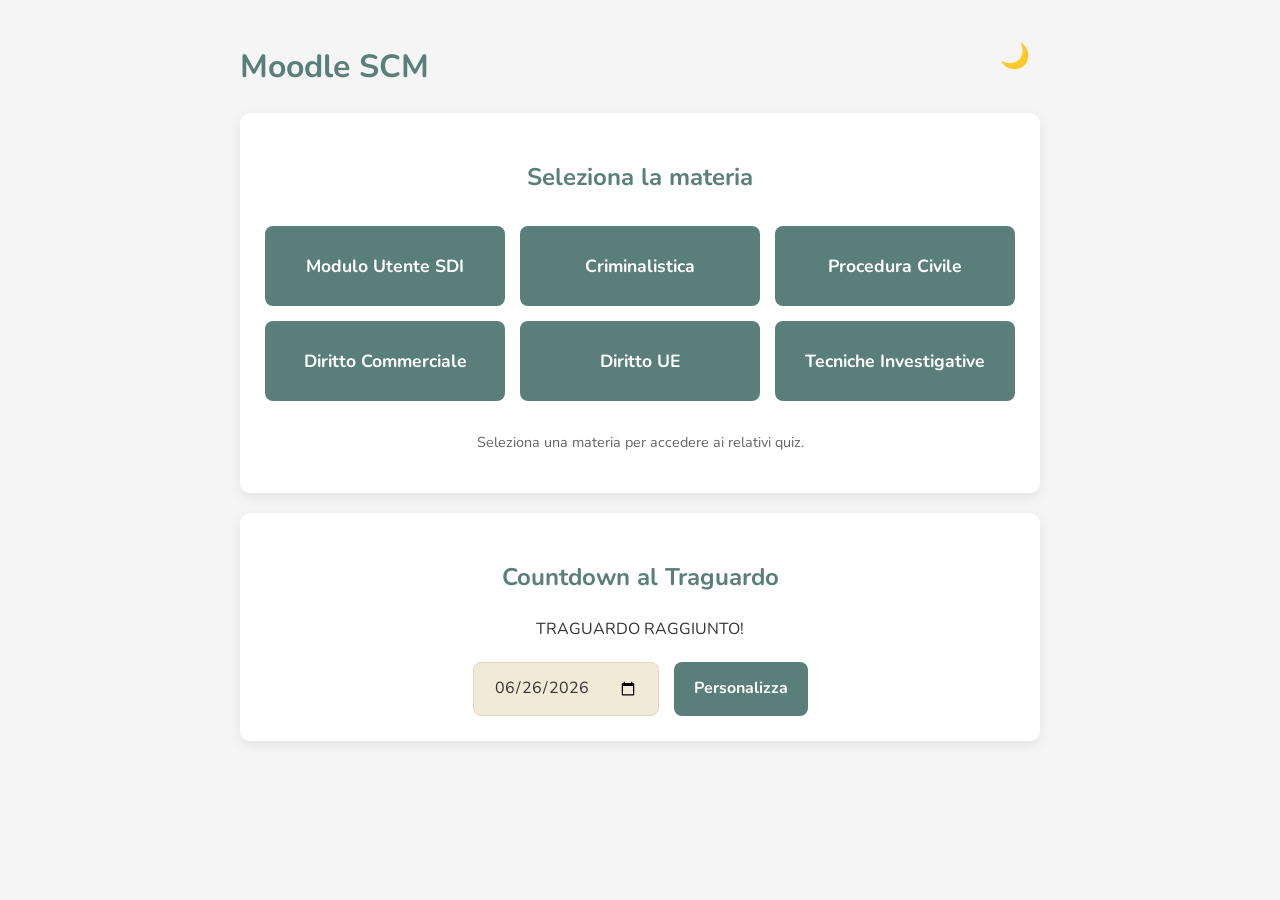
==== index.html @ 0f1a83d6 "update" ====
<!DOCTYPE html>
<html lang="it">
<head>
    <meta charset="UTF-8">
    <meta name="viewport" content="width=device-width, initial-scale=1.0">
    <title>Moodle SCM</title>
    <link rel="stylesheet" href="assets/css/style.css">
    <link rel="icon" href="./favicon.ico">
</head>
<body>
    <header class="site-header">
        <div class="logo">
            <h1 onclick="location.reload()">Moodle SCM</h1>
        </div>
        <button id="theme-toggle" title="Cambia Tema">🌙</button>
    </header>

    <main class="container">
        <section class="card">
            <h2 class="text-center" style="margin-bottom: 30px; color: var(--primary);">Seleziona la materia</h2>
            
            <div class="grid-buttons">
                <button onclick="location.href='sdi.html'" class="btn-primary">Modulo Utente SDI</button>
                <button onclick="location.href='crim.html'" class="btn-primary">Criminalistica</button>
                <button onclick="location.href='prociv.html'" class="btn-primary">Procedura Civile</button>
                <button onclick="location.href='dircom.html'" class="btn-primary">Diritto Commerciale</button>
                <button onclick="location.href='dirue.html'" class="btn-primary">Diritto UE</button>
                <button onclick="location.href='tecinv2.html'" class="btn-primary">Tecniche Investigative</button>
            </div>

            <p class="text-center" style="margin-top: 30px; color: #666; font-size: 0.9em;">
                Seleziona una materia per accedere ai relativi quiz.
            </p>
        </section>
    
        <section class="card">
            <h2 class="text-center" style="color: var(--primary);">Countdown al Traguardo</h3>
            
            <div id="full-countdown" class="text-center"></div>

            <div class="actions-center">
                <input type="date" id="date-input" class="btn-secondary">
                <button id="set-date-btn" class="btn-primary">Personalizza</button>
            </div>
        </section>
        
        <script src="assets/js/countd.js"></script>
        <script src="assets/js/main.js"></script>
    </main>
</body>
</html>
---- assets/css/style.css ----
@import url('https://fonts.googleapis.com/css2?family=Nunito:wght@300;400;700;800&display=swap');

:root {
    --primary: #5A7F7A; 
    --secondary: #F0EAD6; 
    --bg: #F5F5F5;
    --text: #333333; 
    --success: #388E3C; 
    --danger: #D32F2F; 
    --radius: 10px;
}

* { box-sizing: border-box; }

body { 
    font-family: 'Nunito', sans-serif; 
    background: var(--bg); 
    color: var(--text); 
    margin: 0; 
    padding: 20px; 
    line-height: 1.6;
    transition: background-color 0.3s, color 0.3s;
}

.container { max-width: 800px; margin: 0 auto; }
.text-center { text-align: center; }
.hidden { display: none !important; }

.site-header {
    display: flex;
    justify-content: space-between;
    align-items: center;
    max-width: 800px;
    margin: 0 auto 20px auto;
}

.site-header h1 { 
    color: var(--primary); 
    text-align: left; 
    margin-bottom: 0; 
    font-weight: 700; 
    cursor: pointer; 
}

#theme-toggle {
    background: transparent;
    border: none;
    font-size: 1.5rem;
    padding: 5px 10px;
    cursor: pointer;
}

.card { 
    background: white; 
    padding: 25px; 
    border-radius: var(--radius); 
    box-shadow: 0 4px 12px rgba(0,0,0,0.08); 
    margin-top: 20px; 
    transition: background-color 0.3s;
}

button, input { 
    border: none; 
    padding: 12px 20px; 
    border-radius: 8px; 
    font: inherit; 
}
button { 
    cursor: pointer; 
    font-weight: 700; 
    transition: all 0.2s; 
}
button:hover:not([disabled]) { 
    opacity: 0.9; 
    transform: translateY(-2px); 
    box-shadow: 0 2px 5px rgba(0,0,0,0.1); 
}
button:active:not([disabled]) { 
    transform: translateY(0); 
}

.btn-primary { background: var(--primary); color: white; }
.btn-secondary { background: var(--secondary); color: var(--text); border: 1px solid #E0D7C1; }

.btn-danger { 
    background: #FFEBEE; 
    color: var(--danger); 
    border: 1px solid var(--danger); 
    margin-left: auto; 
}

.grid-buttons { 
    display: flex; 
    flex-wrap: wrap; 
    gap: 15px; 
    justify-content: center; 
    margin-top: 20px; 
}

.grid-buttons:not(.vertical) > button { 
    flex: 1 1 200px; 
    min-height: 80px; 
    font-size: 1.1em; 
    display: flex; 
    align-items: center; 
    justify-content: center; 
}

.grid-buttons.vertical { flex-direction: column; width: 100%; }
.grid-buttons.vertical > button { 
    width: 100%; 
    text-align: left; 
    padding: 15px; 
    background: white; 
    border: 1px solid #e0e0e0; 
    font-weight: 400; 
}
.grid-buttons.vertical > button:hover:not([disabled]) { 
    background: #f8f9fa; 
    border-color: var(--primary); 
}

.progress-bar { text-align: right; color: var(--primary); font-weight: 700; margin-bottom: 15px; font-size: 0.9em; }
#question-text { font-size: 1.25rem; padding-bottom: 20px; margin-bottom: 10px; border-bottom: 2px solid #f0f0f0; }

.answer-btn strong { color: var(--primary); margin-right: 8px; }
.correct { background: #E8F5E9 !important; border-color: var(--success) !important; color: var(--success) !important; font-weight: 700 !important; }
.incorrect { background: #FFEBEE !important; border-color: var(--danger) !important; color: var(--danger) !important; }

.actions { display: flex; gap: 15px; margin-top: 25px; border-top: 1px solid #eee; padding-top: 20px; }
.actions-center { display: flex; justify-content: center; gap: 15px; margin-top: 20px; flex-wrap: wrap; }
.score-display { font-size: 1.8em; text-align: center; font-weight: 800; color: var(--primary); margin: 20px 0; }

.quiz-row { 
    display: flex; 
    width: 100%; 
    gap: 10px; 
    align-items: stretch; 
    margin-bottom: 15px;
    flex-wrap: nowrap; 
}

.quiz-row .btn-quiz { 
    flex: 1; 
    min-height: 80px; 
    font-size: 1.1em; 
    display: flex; 
    align-items: center; 
    justify-content: center; 
    margin: 0; 
}

.quiz-row .btn-toggle-opt {
    display: none;
    flex: 0 0 60px;
    font-size: 1.5rem;
    padding: 0;
    margin: 0;
    justify-content: center;
    align-items: center;
}

.quiz-options {
    display: flex;
    gap: 10px;
    align-items: stretch;
    flex-shrink: 0; 
}

.quiz-options input { 
    width: 80px; 
    border: 1px solid #ccc; 
    background: white; 
    text-align: center; 
    font-weight: bold; 
    padding: 0 5px; 
    font-size: 0.9em; 
}
.quiz-options input[type=number] { -moz-appearance: textfield; }
.quiz-options input::-webkit-outer-spin-button, .quiz-options input::-webkit-inner-spin-button { -webkit-appearance: none; margin: 0; }

.quiz-options .btn-pdf { 
    flex: 0 0 95px; 
    width: 95px; 
    min-height: 80px; 
    padding: 0; 
    display: flex; 
    align-items: center; 
    justify-content: center; 
    margin: 0; 
}

body.dark-mode {
    --bg: #121212;
    --text: #E0E0E0;
    --primary: #80CBC4; 
    --secondary: #2C2C2C;
    --success: #81C784;
    --danger: #E57373;
}

body.dark-mode .card {
    background: #1E1E1E;
    box-shadow: 0 4px 12px rgba(255,255,255,0.05);
}

body.dark-mode .grid-buttons.vertical > button {
    background: #1E1E1E;
    border-color: #333;
    color: var(--text);
}

body.dark-mode .grid-buttons.vertical > button:hover:not([disabled]) {
    background: #2C2C2C;
}

body.dark-mode .quiz-options input,
body.dark-mode .quiz-row input,
body.dark-mode .shuffle-label {
    background: #2C2C2C;
    color: var(--text);
    border-color: #444;
}

body.dark-mode .correct { background: #1B5E20 !important; border-color: var(--success) !important; color: #fff !important; }
body.dark-mode .incorrect { background: #B71C1C !important; border-color: var(--danger) !important; color: #fff !important; }
body.dark-mode .btn-danger { background: #4A0E0E; color: var(--danger); border-color: var(--danger); }
body.dark-mode .actions { border-top-color: #333; }

@media (max-width: 600px) {
    .container { padding: 10px; } 
    .card { padding: 15px; } 
    .site-header h1 { font-size: 1.5rem; }
    #question-text { font-size: 1.1rem; } 
    button { padding: 10px 15px; }
    
    .quiz-row { flex-wrap: wrap; }
    
    .quiz-row .btn-quiz { min-height: 60px; font-size: 1rem; }
    .quiz-row .btn-toggle-opt { display: flex; min-height: 60px; }
    
    .quiz-options {
        display: none; 
        flex: 1 1 100%;
        flex-wrap: wrap;
        gap: 8px;
        margin-top: 5px;
    }
    
    .quiz-options.show { display: flex; } 
    
    .quiz-options input { flex: 1; width: auto; min-height: 40px; }
    .quiz-options .btn-pdf { flex: 0 0 80px; min-height: 40px; width: auto; }
}

@page { margin: 1.5cm; }
#print-area { display: none; }

@media print {
    body * { visibility: hidden; }
    #print-area, #print-area * { visibility: visible; }
    #print-area { display: block; position: absolute; left: 0; top: 0; width: 100%; color: black; background: white; padding: 0; }
    h1 { font-size: 18px; text-align: left; margin-bottom: 10px; }
    .print-item { margin-bottom: 10px; padding-bottom: 5px; border-bottom: 1px solid #ccc; page-break-inside: avoid; }
    .print-question { font-weight: bold; font-size: 12pt; margin-bottom: 3px; }
    .print-options { margin: 0; padding-left: 15px; list-style-type: none; }
    .print-options li { font-size: 10pt; line-height: 1.2; }
    .print-correct { font-weight: bold; text-decoration: underline; }
    .site-header, .card, .actions { display: none !important; }
}
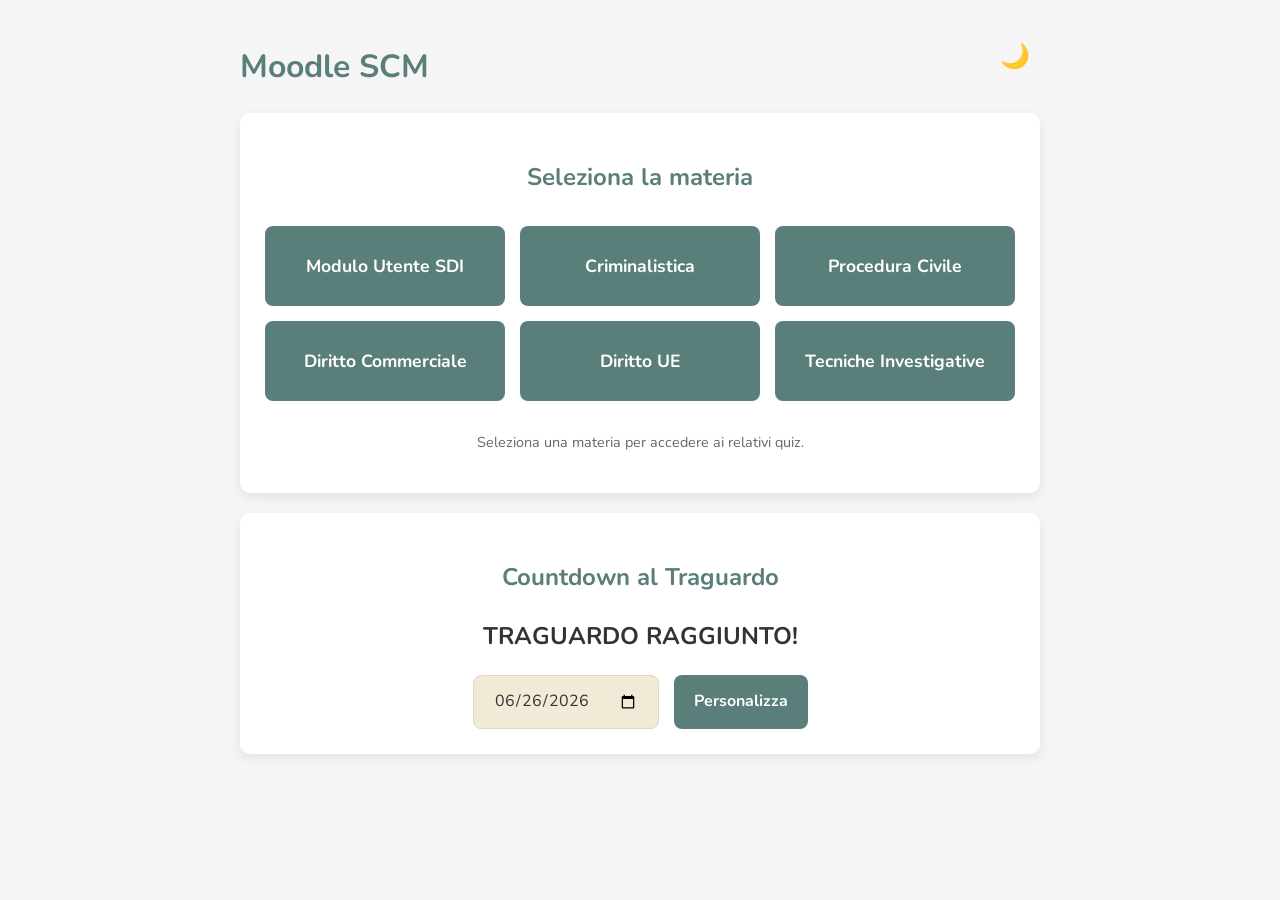
==== commit c04f07a5: "update" ====
--- a/index.html
+++ b/index.html
@@ -6,46 +6,26 @@
     <title>Moodle SCM</title>
     <link rel="stylesheet" href="assets/css/style.css">
     <link rel="icon" href="./favicon.ico">
+    <style>
+        /* Transizione fluida per il cambio pagina */
+        #main-content { transition: opacity 0.2s ease-in-out; }
+    </style>
 </head>
 <body>
     <header class="site-header">
         <div class="logo">
-            <h1 onclick="location.reload()">Moodle SCM</h1>
+            <h1 id="home-logo" style="cursor:pointer">Moodle SCM</h1>
         </div>
         <button id="theme-toggle" title="Cambia Tema">🌙</button>
     </header>
 
-    <main class="container">
-        <section class="card">
-            <h2 class="text-center" style="margin-bottom: 30px; color: var(--primary);">Seleziona la materia</h2>
-            
-            <div class="grid-buttons">
-                <button onclick="location.href='sdi.html'" class="btn-primary">Modulo Utente SDI</button>
-                <button onclick="location.href='crim.html'" class="btn-primary">Criminalistica</button>
-                <button onclick="location.href='prociv.html'" class="btn-primary">Procedura Civile</button>
-                <button onclick="location.href='dircom.html'" class="btn-primary">Diritto Commerciale</button>
-                <button onclick="location.href='dirue.html'" class="btn-primary">Diritto UE</button>
-                <button onclick="location.href='tecinv2.html'" class="btn-primary">Tecniche Investigative</button>
-            </div>
+    <main class="container" id="main-content">
+        </main>
 
-            <p class="text-center" style="margin-top: 30px; color: #666; font-size: 0.9em;">
-                Seleziona una materia per accedere ai relativi quiz.
-            </p>
-        </section>
-    
-        <section class="card">
-            <h2 class="text-center" style="color: var(--primary);">Countdown al Traguardo</h3>
-            
-            <div id="full-countdown" class="text-center"></div>
+    <div id="print-area"></div>
 
-            <div class="actions-center">
-                <input type="date" id="date-input" class="btn-secondary">
-                <button id="set-date-btn" class="btn-primary">Personalizza</button>
-            </div>
-        </section>
-        
-        <script src="assets/js/countd.js"></script>
-        <script src="assets/js/main.js"></script>
-    </main>
+    <script src="assets/js/countd.js"></script>
+    <script src="assets/js/main.js"></script>
+    <script src="assets/js/router.js"></script>
 </body>
 </html>
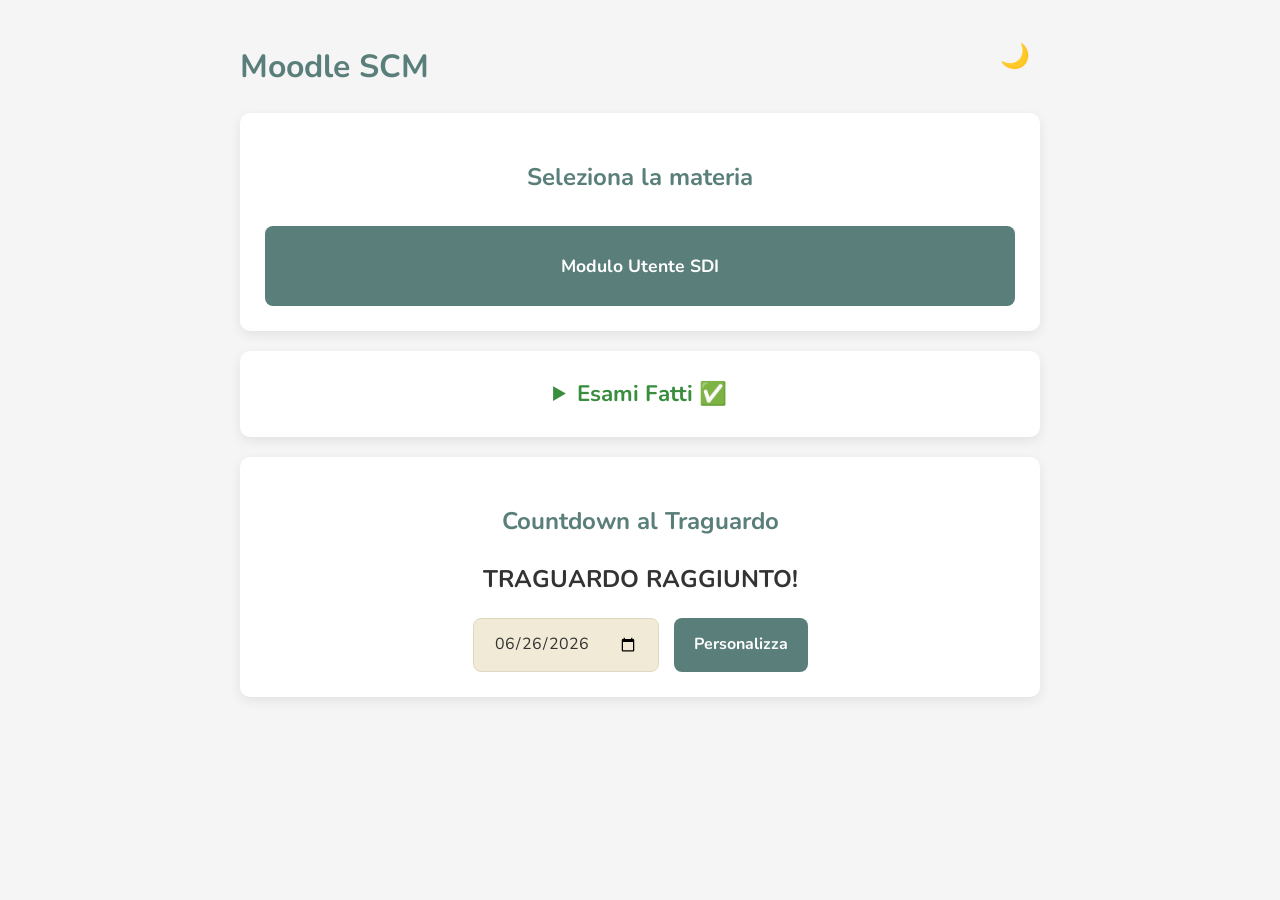
==== commit e5eae58d: "update" ====
--- a/index.html
+++ b/index.html
@@ -6,15 +6,11 @@
     <title>Moodle SCM</title>
     <link rel="stylesheet" href="assets/css/style.css">
     <link rel="icon" href="./favicon.ico">
-    <style>
-        /* Transizione fluida per il cambio pagina */
-        #main-content { transition: opacity 0.2s ease-in-out; }
-    </style>
 </head>
 <body>
     <header class="site-header">
         <div class="logo">
-            <h1 id="home-logo" style="cursor:pointer">Moodle SCM</h1>
+            <h1 id="home-logo">Moodle SCM</h1>
         </div>
         <button id="theme-toggle" title="Cambia Tema">🌙</button>
     </header>
--- a/assets/css/style.css
+++ b/assets/css/style.css
@@ -26,6 +26,9 @@
 .text-center { text-align: center; }
 .hidden { display: none !important; }
 
+/* Transizione globale per il contenitore principale (SPA) */
+#main-content { transition: opacity 0.2s ease-in-out; }
+
 .site-header {
     display: flex;
     justify-content: space-between;
@@ -121,7 +124,7 @@
 }
 
 .progress-bar { text-align: right; color: var(--primary); font-weight: 700; margin-bottom: 15px; font-size: 0.9em; }
-#question-text { font-size: 1.25rem; padding-bottom: 20px; margin-bottom: 10px; border-bottom: 2px solid #f0f0f0; }
+#q-text { font-size: 1.25rem; padding-bottom: 20px; margin-bottom: 10px; border-bottom: 2px solid #f0f0f0; }
 
 .answer-btn strong { color: var(--primary); margin-right: 8px; }
 .correct { background: #E8F5E9 !important; border-color: var(--success) !important; color: var(--success) !important; font-weight: 700 !important; }
@@ -190,6 +193,24 @@
     margin: 0; 
 }
 
+/* --- NUOVE CLASSI DI UTILITÀ (Views e SPA) --- */
+.text-primary { color: var(--primary); }
+.text-danger { color: var(--danger); }
+.section-title { margin-bottom: 30px; color: var(--primary); }
+.subtitle { font-size: 1.2em; margin-bottom: 20px; }
+.text-sm { font-size: 0.9em; }
+
+.summary-title { font-size: 1.4em; font-weight: 700; color: var(--success); outline: none; cursor: pointer; }
+
+.countdown-display { font-size: 1.5em; font-weight: bold; margin: 20px 0; }
+
+.view-header { margin-bottom: 20px; border-bottom: 1px solid #eee; padding-bottom: 15px; }
+.view-footer { margin-top: 30px; border-top: 1px solid #eee; padding-top: 20px; }
+
+.shuffle-wrapper { margin-bottom: 15px; }
+.shuffle-label { cursor: pointer; font-weight: bold; }
+
+/* --- DARK MODE --- */
 body.dark-mode {
     --bg: #121212;
     --text: #E0E0E0;
@@ -226,16 +247,17 @@
 body.dark-mode .incorrect { background: #B71C1C !important; border-color: var(--danger) !important; color: #fff !important; }
 body.dark-mode .btn-danger { background: #4A0E0E; color: var(--danger); border-color: var(--danger); }
 body.dark-mode .actions { border-top-color: #333; }
-
+body.dark-mode .view-header, body.dark-mode .view-footer { border-color: #333; }
+
+/* --- RESPONSIVE --- */
 @media (max-width: 600px) {
     .container { padding: 10px; } 
     .card { padding: 15px; } 
     .site-header h1 { font-size: 1.5rem; }
-    #question-text { font-size: 1.1rem; } 
+    #q-text { font-size: 1.1rem; } 
     button { padding: 10px 15px; }
     
     .quiz-row { flex-wrap: wrap; }
-    
     .quiz-row .btn-quiz { min-height: 60px; font-size: 1rem; }
     .quiz-row .btn-toggle-opt { display: flex; min-height: 60px; }
     
@@ -246,13 +268,12 @@
         gap: 8px;
         margin-top: 5px;
     }
-    
     .quiz-options.show { display: flex; } 
-    
     .quiz-options input { flex: 1; width: auto; min-height: 40px; }
     .quiz-options .btn-pdf { flex: 0 0 80px; min-height: 40px; width: auto; }
 }
 
+/* --- STAMPA --- */
 @page { margin: 1.5cm; }
 #print-area { display: none; }
 
